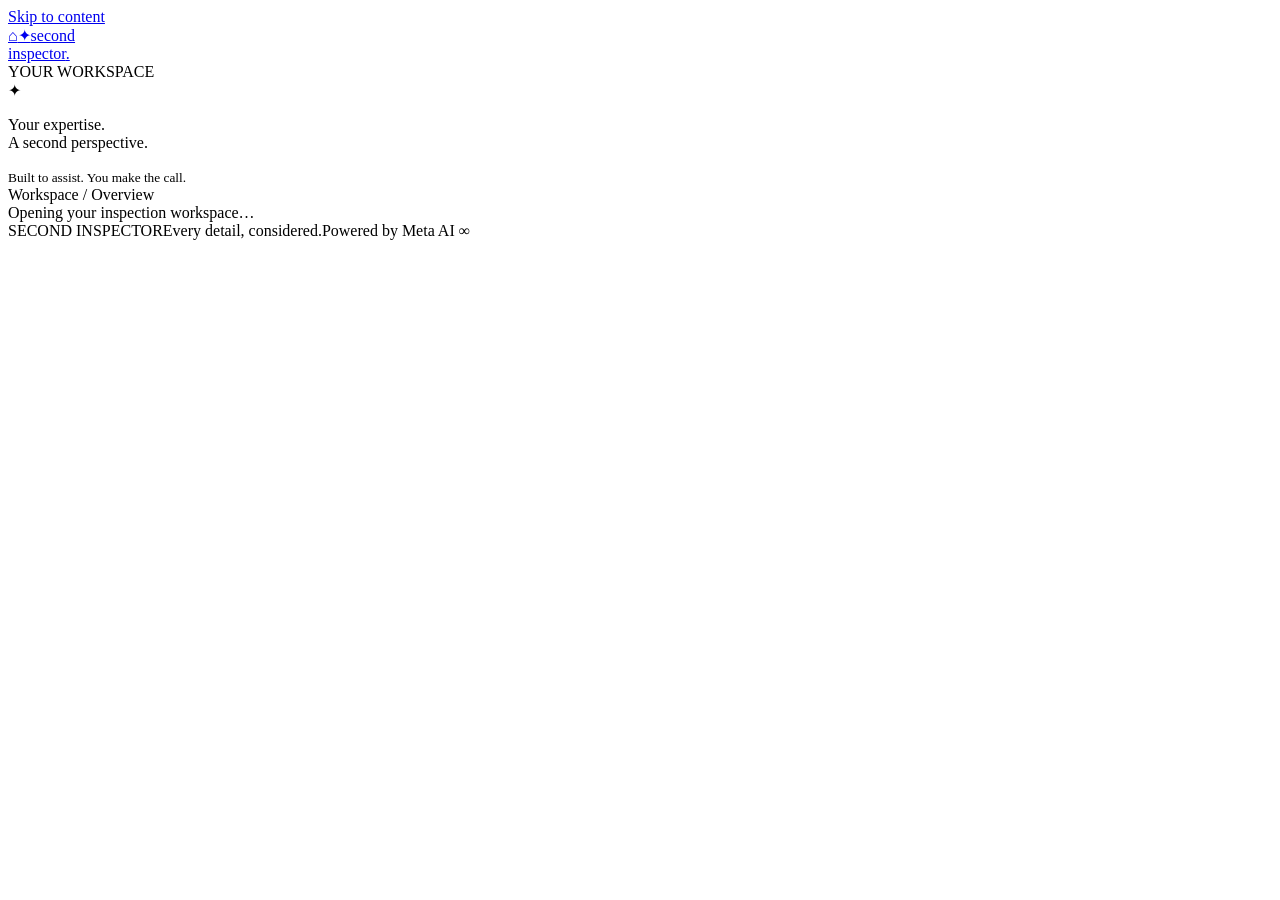
==== web/index.html @ 1b12d6d5 "Add Second Inspector showcase web app and report workflow" ====
<!doctype html>
<html lang="en">
<head>
  <meta charset="utf-8">
  <meta name="viewport" content="width=device-width, initial-scale=1, viewport-fit=cover">
  <meta name="theme-color" content="#203b32">
  <meta name="description" content="A second pair of eyes for every home inspection. Review evidence, catch overlooked details, and sign off with confidence.">
  <title>Second Inspector — Every detail, considered.</title>
  <link rel="stylesheet" href="/styles.css">
  <script src="/app.js" defer></script>
</head>
<body>
  <a class="skip" href="#main">Skip to content</a>
  <aside class="sidebar">
    <a class="brand" href="/" aria-label="Second Inspector home"><span class="brand-mark">⌂<span>✦</span></span><span>second<br>inspector<span class="brand-period">.</span></span></a>
    <div class="workspace-label">YOUR WORKSPACE</div>
    <nav aria-label="Main navigation" id="nav"></nav>
    <div class="sidebar-note"><span class="tiny-star">✦</span><p>Your expertise.<br>A second perspective.</p><small>Built to assist. You make the call.</small></div>
  </aside>
  <div class="shell">
    <header class="topbar"><div class="breadcrumb" id="breadcrumb">Workspace <span>/</span> Overview</div></header>
    <main id="main" tabindex="-1"><div class="initial-loading">Opening your inspection workspace…</div></main>
    <footer class="footer"><span>SECOND INSPECTOR</span><span>Every detail, considered.</span><span>Powered by Meta AI <span class="meta-logo">∞</span></span></footer>
  </div>
  <dialog id="modal" aria-labelledby="modal-title"></dialog>
  <div class="toast" id="toast" role="status" aria-live="polite"></div>
</body>
</html>
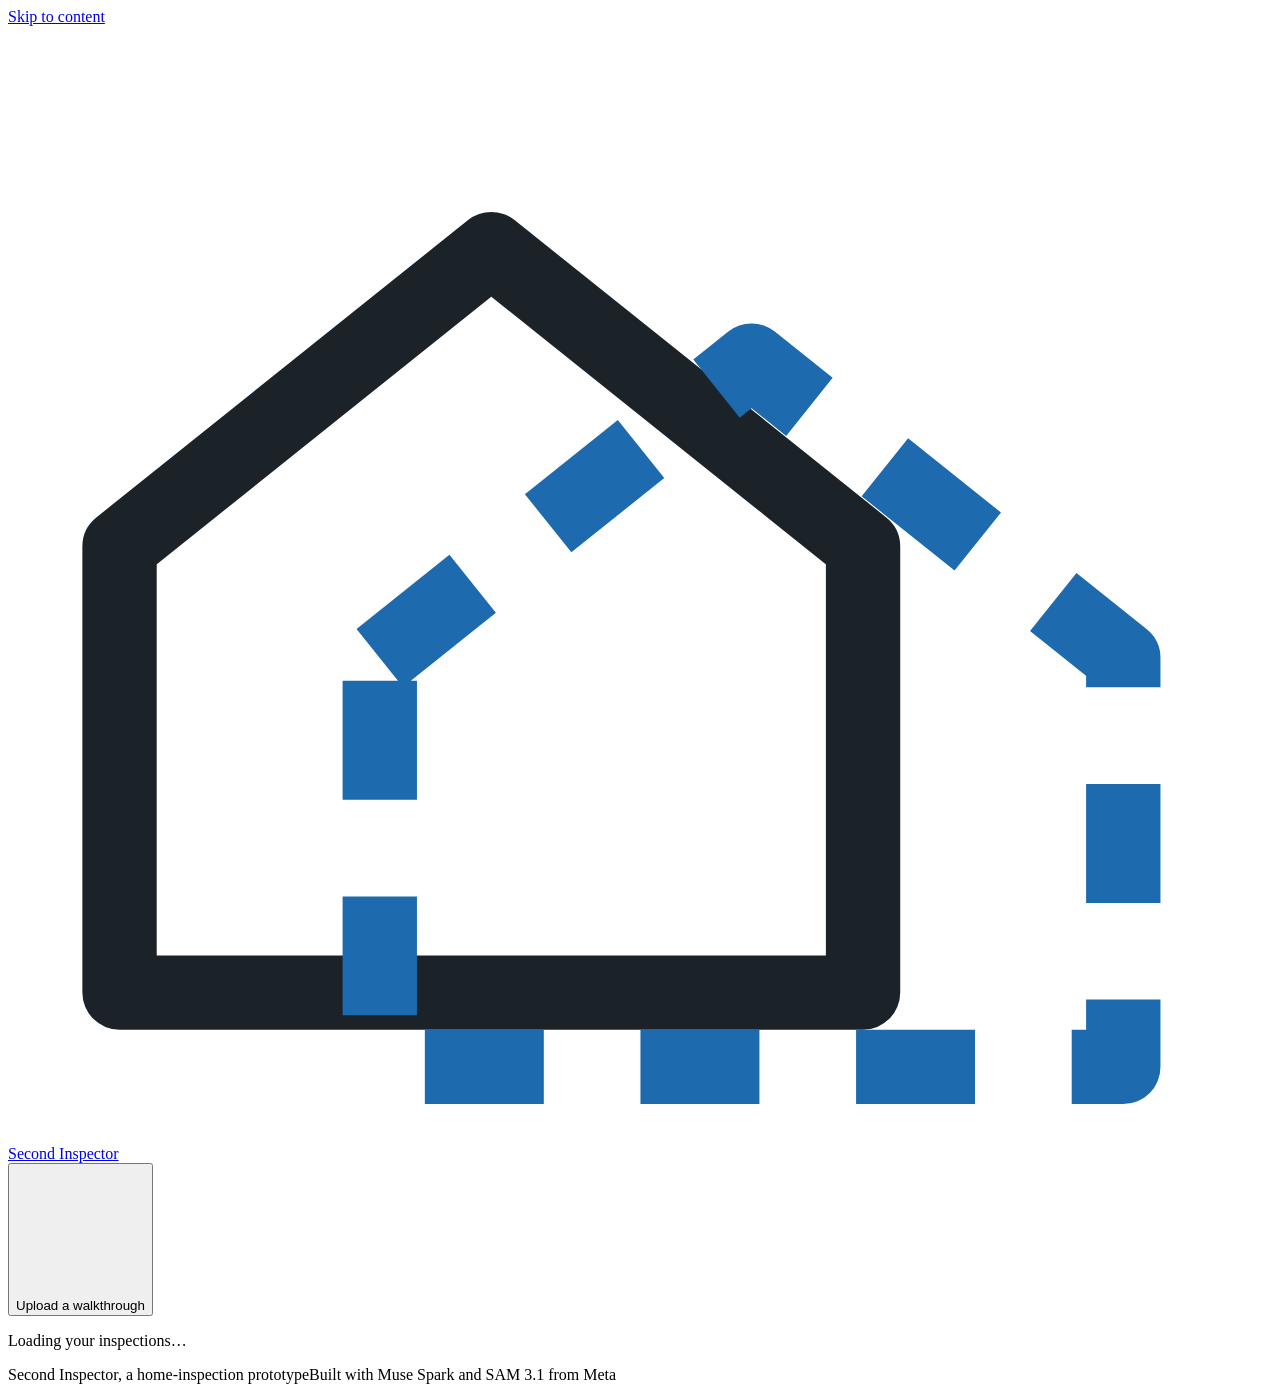
==== commit 3c24baad: "Redesign the app as a one-finding-at-a-time review with a drawing-set visual language" ====
--- a/web/index.html
+++ b/web/index.html
@@ -3,25 +3,23 @@
 <head>
   <meta charset="utf-8">
   <meta name="viewport" content="width=device-width, initial-scale=1, viewport-fit=cover">
-  <meta name="theme-color" content="#203b32">
-  <meta name="description" content="A second pair of eyes for every home inspection. Review evidence, catch overlooked details, and sign off with confidence.">
-  <title>Second Inspector — Every detail, considered.</title>
+  <meta name="theme-color" content="#f3f5f4">
+  <meta name="description" content="Turn a narrated home-inspection walkthrough into a signed report. AI finds each defect in the footage and looks for ones you missed; you decide what goes in.">
+  <title>Second Inspector</title>
+  <link rel="preconnect" href="https://fonts.googleapis.com">
+  <link rel="preconnect" href="https://fonts.gstatic.com" crossorigin>
   <link rel="stylesheet" href="/styles.css">
   <script src="/app.js" defer></script>
 </head>
 <body>
   <a class="skip" href="#main">Skip to content</a>
-  <aside class="sidebar">
-    <a class="brand" href="/" aria-label="Second Inspector home"><span class="brand-mark">⌂<span>✦</span></span><span>second<br>inspector<span class="brand-period">.</span></span></a>
-    <div class="workspace-label">YOUR WORKSPACE</div>
+  <header class="appbar">
+    <a class="brand" href="/" aria-label="Second Inspector home"><svg class="brand-mark" viewBox="0 0 34 30" aria-hidden="true"><path d="M3 14 13 6l10 8v12H3z" fill="none" stroke="#1c2328" stroke-width="2" stroke-linejoin="round"/><path d="m10 17 10-8 10 8v11H10z" fill="none" stroke="#1d6aae" stroke-width="2" stroke-dasharray="3.2 2.6" stroke-linejoin="round"/></svg><span>Second Inspector</span></a>
     <nav aria-label="Main navigation" id="nav"></nav>
-    <div class="sidebar-note"><span class="tiny-star">✦</span><p>Your expertise.<br>A second perspective.</p><small>Built to assist. You make the call.</small></div>
-  </aside>
-  <div class="shell">
-    <header class="topbar"><div class="breadcrumb" id="breadcrumb">Workspace <span>/</span> Overview</div></header>
-    <main id="main" tabindex="-1"><div class="initial-loading">Opening your inspection workspace…</div></main>
-    <footer class="footer"><span>SECOND INSPECTOR</span><span>Every detail, considered.</span><span>Powered by Meta AI <span class="meta-logo">∞</span></span></footer>
-  </div>
+    <button class="primary appbar-cta" data-action="analyze"><svg class="icon" viewBox="0 0 24 24" aria-hidden="true"><path d="M12 5v14 M5 12h14"/></svg><span>Upload a walkthrough</span></button>
+  </header>
+  <main id="main" tabindex="-1"><p class="initial-loading">Loading your inspections…</p></main>
+  <footer class="footer"><span>Second Inspector, a home-inspection prototype</span><span>Built with Muse Spark and SAM 3.1 from Meta</span></footer>
   <dialog id="modal" aria-labelledby="modal-title"></dialog>
   <div class="toast" id="toast" role="status" aria-live="polite"></div>
 </body>
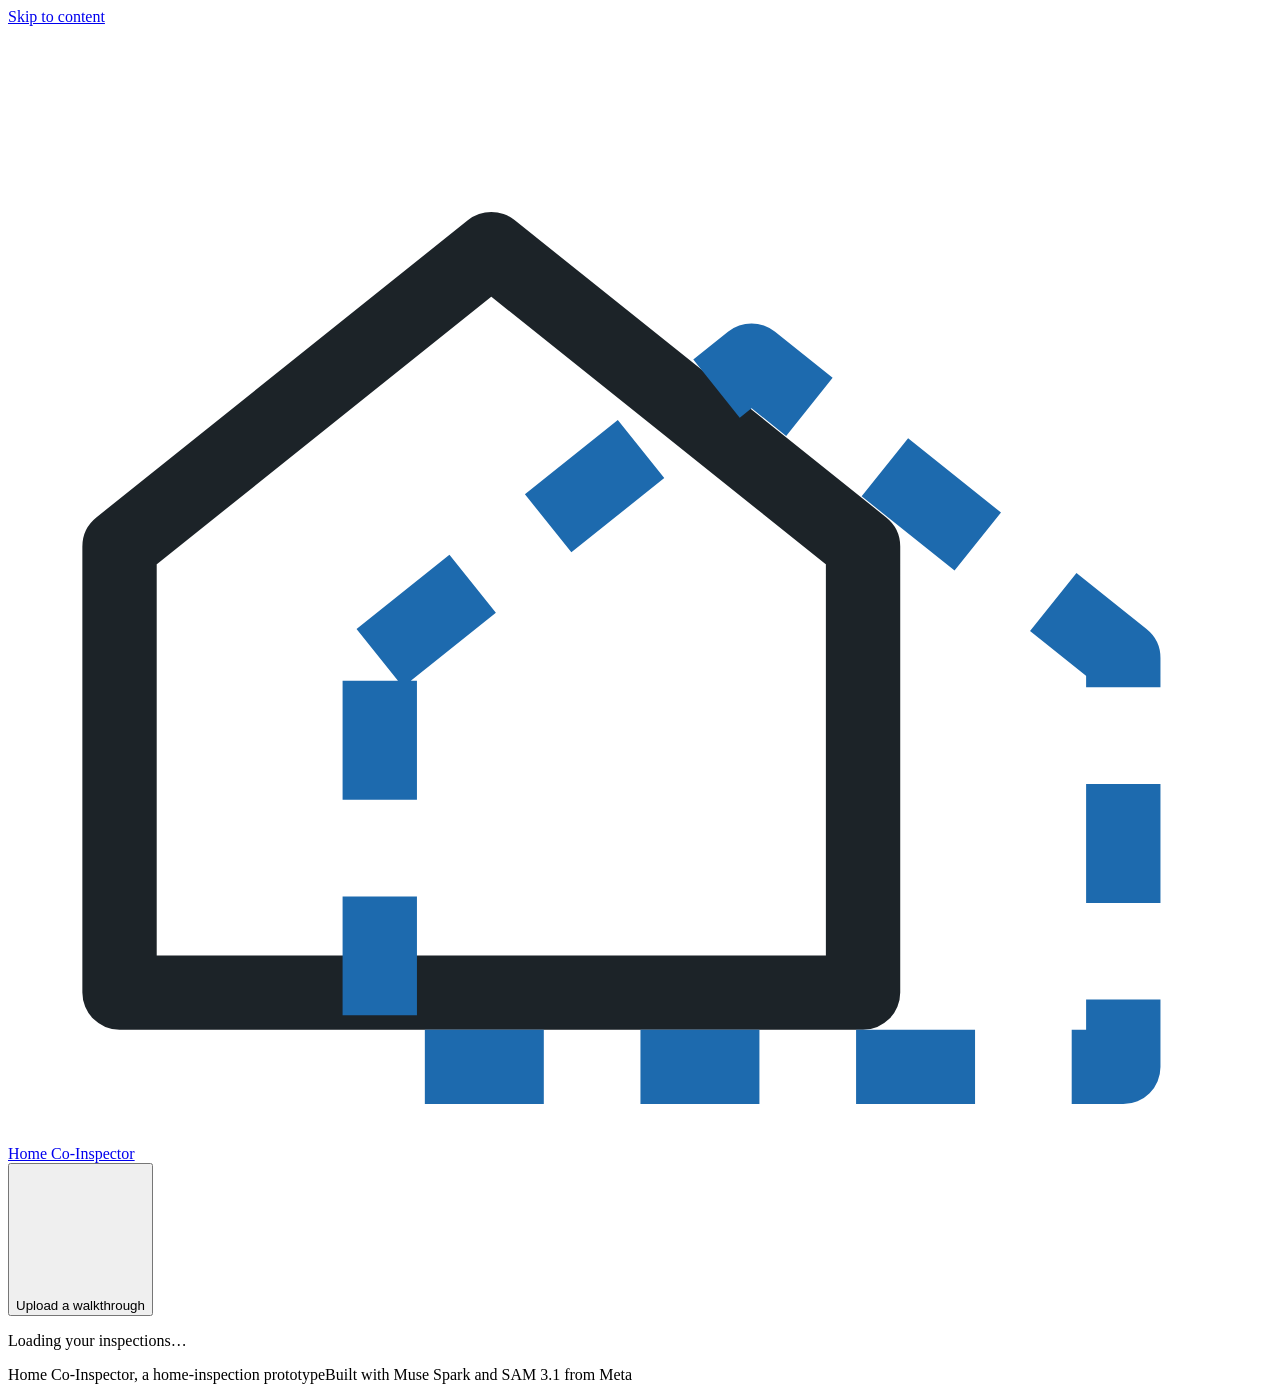
==== commit 80976929: "Add Home Co-Inspector GitHub Pages demo" ====
--- a/web/index.html
+++ b/web/index.html
@@ -5,7 +5,7 @@
   <meta name="viewport" content="width=device-width, initial-scale=1, viewport-fit=cover">
   <meta name="theme-color" content="#f3f5f4">
   <meta name="description" content="Turn a narrated home-inspection walkthrough into a signed report. AI finds each defect in the footage and looks for ones you missed; you decide what goes in.">
-  <title>Second Inspector</title>
+  <title>Home Co-Inspector</title>
   <link rel="preconnect" href="https://fonts.googleapis.com">
   <link rel="preconnect" href="https://fonts.gstatic.com" crossorigin>
   <link rel="stylesheet" href="/styles.css">
@@ -14,12 +14,12 @@
 <body>
   <a class="skip" href="#main">Skip to content</a>
   <header class="appbar">
-    <a class="brand" href="/" aria-label="Second Inspector home"><svg class="brand-mark" viewBox="0 0 34 30" aria-hidden="true"><path d="M3 14 13 6l10 8v12H3z" fill="none" stroke="#1c2328" stroke-width="2" stroke-linejoin="round"/><path d="m10 17 10-8 10 8v11H10z" fill="none" stroke="#1d6aae" stroke-width="2" stroke-dasharray="3.2 2.6" stroke-linejoin="round"/></svg><span>Second Inspector</span></a>
+    <a class="brand" href="/" aria-label="Home Co-Inspector home"><svg class="brand-mark" viewBox="0 0 34 30" aria-hidden="true"><path d="M3 14 13 6l10 8v12H3z" fill="none" stroke="#1c2328" stroke-width="2" stroke-linejoin="round"/><path d="m10 17 10-8 10 8v11H10z" fill="none" stroke="#1d6aae" stroke-width="2" stroke-dasharray="3.2 2.6" stroke-linejoin="round"/></svg><span>Home Co-Inspector</span></a>
     <nav aria-label="Main navigation" id="nav"></nav>
     <button class="primary appbar-cta" data-action="analyze"><svg class="icon" viewBox="0 0 24 24" aria-hidden="true"><path d="M12 5v14 M5 12h14"/></svg><span>Upload a walkthrough</span></button>
   </header>
   <main id="main" tabindex="-1"><p class="initial-loading">Loading your inspections…</p></main>
-  <footer class="footer"><span>Second Inspector, a home-inspection prototype</span><span>Built with Muse Spark and SAM 3.1 from Meta</span></footer>
+  <footer class="footer"><span>Home Co-Inspector, a home-inspection prototype</span><span>Built with Muse Spark and SAM 3.1 from Meta</span></footer>
   <dialog id="modal" aria-labelledby="modal-title"></dialog>
   <div class="toast" id="toast" role="status" aria-live="polite"></div>
 </body>
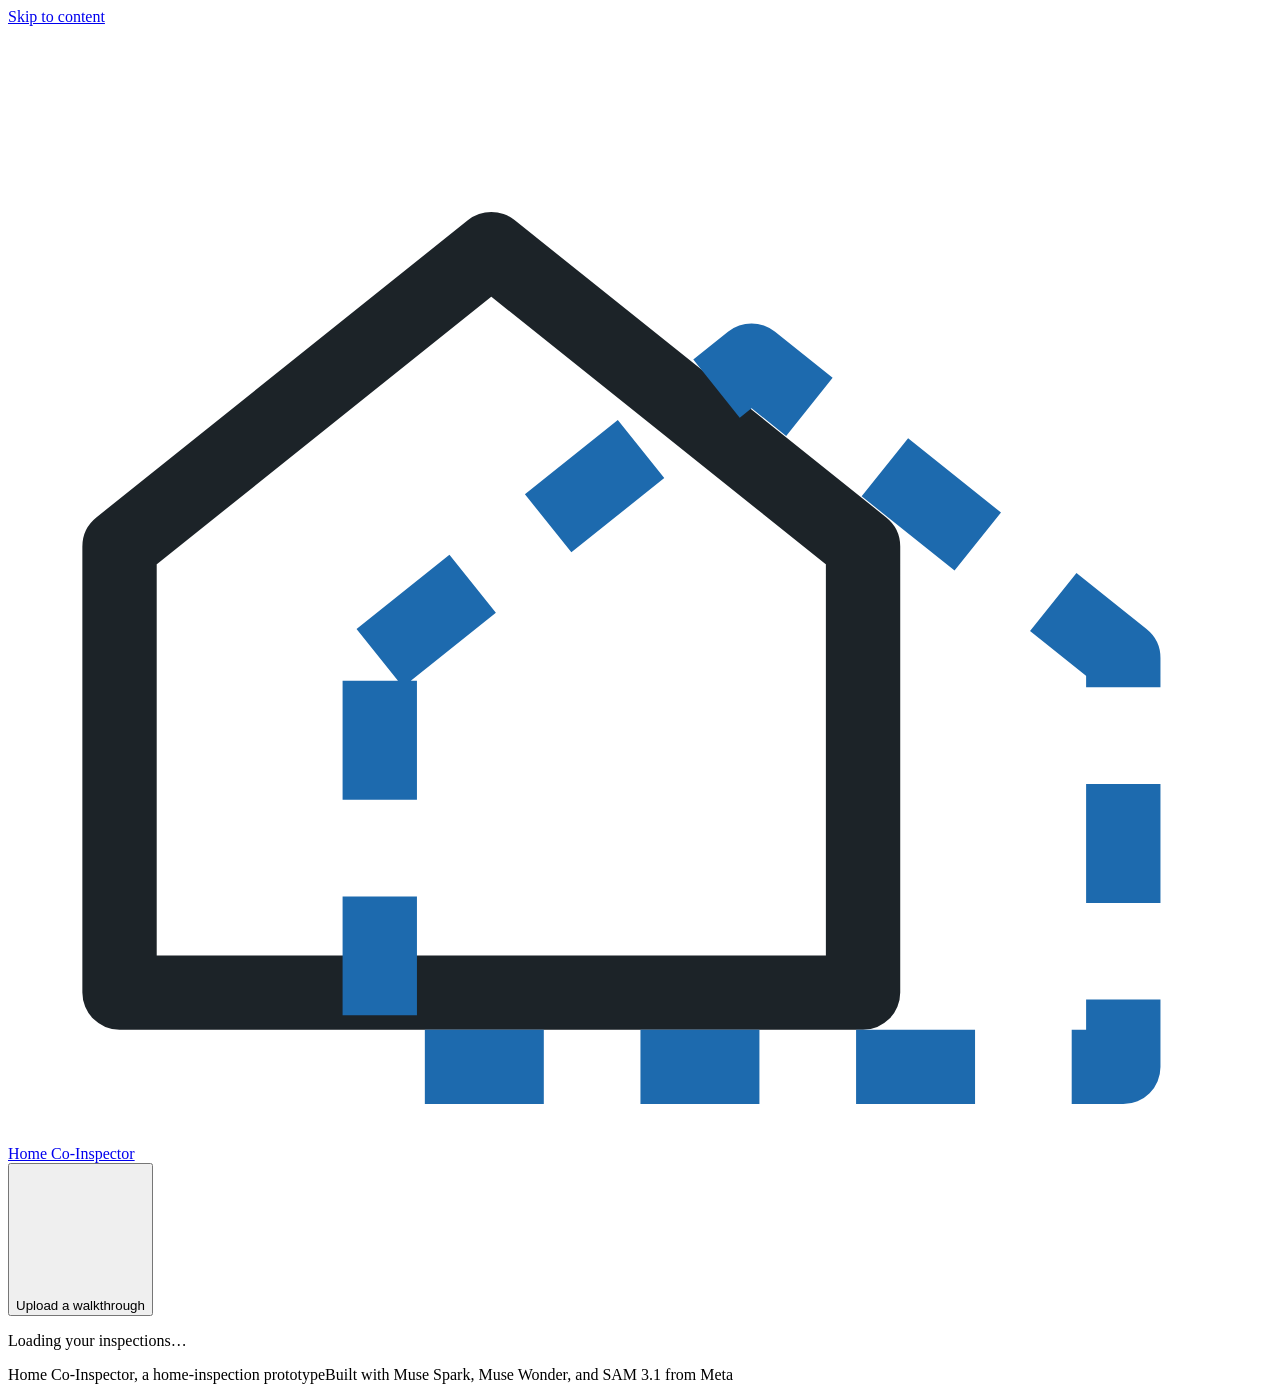
==== commit e62d6ab7: "Use Muse Wonder for independent inspection review" ====
--- a/web/index.html
+++ b/web/index.html
@@ -19,7 +19,7 @@
     <button class="primary appbar-cta" data-action="analyze"><svg class="icon" viewBox="0 0 24 24" aria-hidden="true"><path d="M12 5v14 M5 12h14"/></svg><span>Upload a walkthrough</span></button>
   </header>
   <main id="main" tabindex="-1"><p class="initial-loading">Loading your inspections…</p></main>
-  <footer class="footer"><span>Home Co-Inspector, a home-inspection prototype</span><span>Built with Muse Spark and SAM 3.1 from Meta</span></footer>
+  <footer class="footer"><span>Home Co-Inspector, a home-inspection prototype</span><span>Built with Muse Spark, Muse Wonder, and SAM 3.1 from Meta</span></footer>
   <dialog id="modal" aria-labelledby="modal-title"></dialog>
   <div class="toast" id="toast" role="status" aria-live="polite"></div>
 </body>
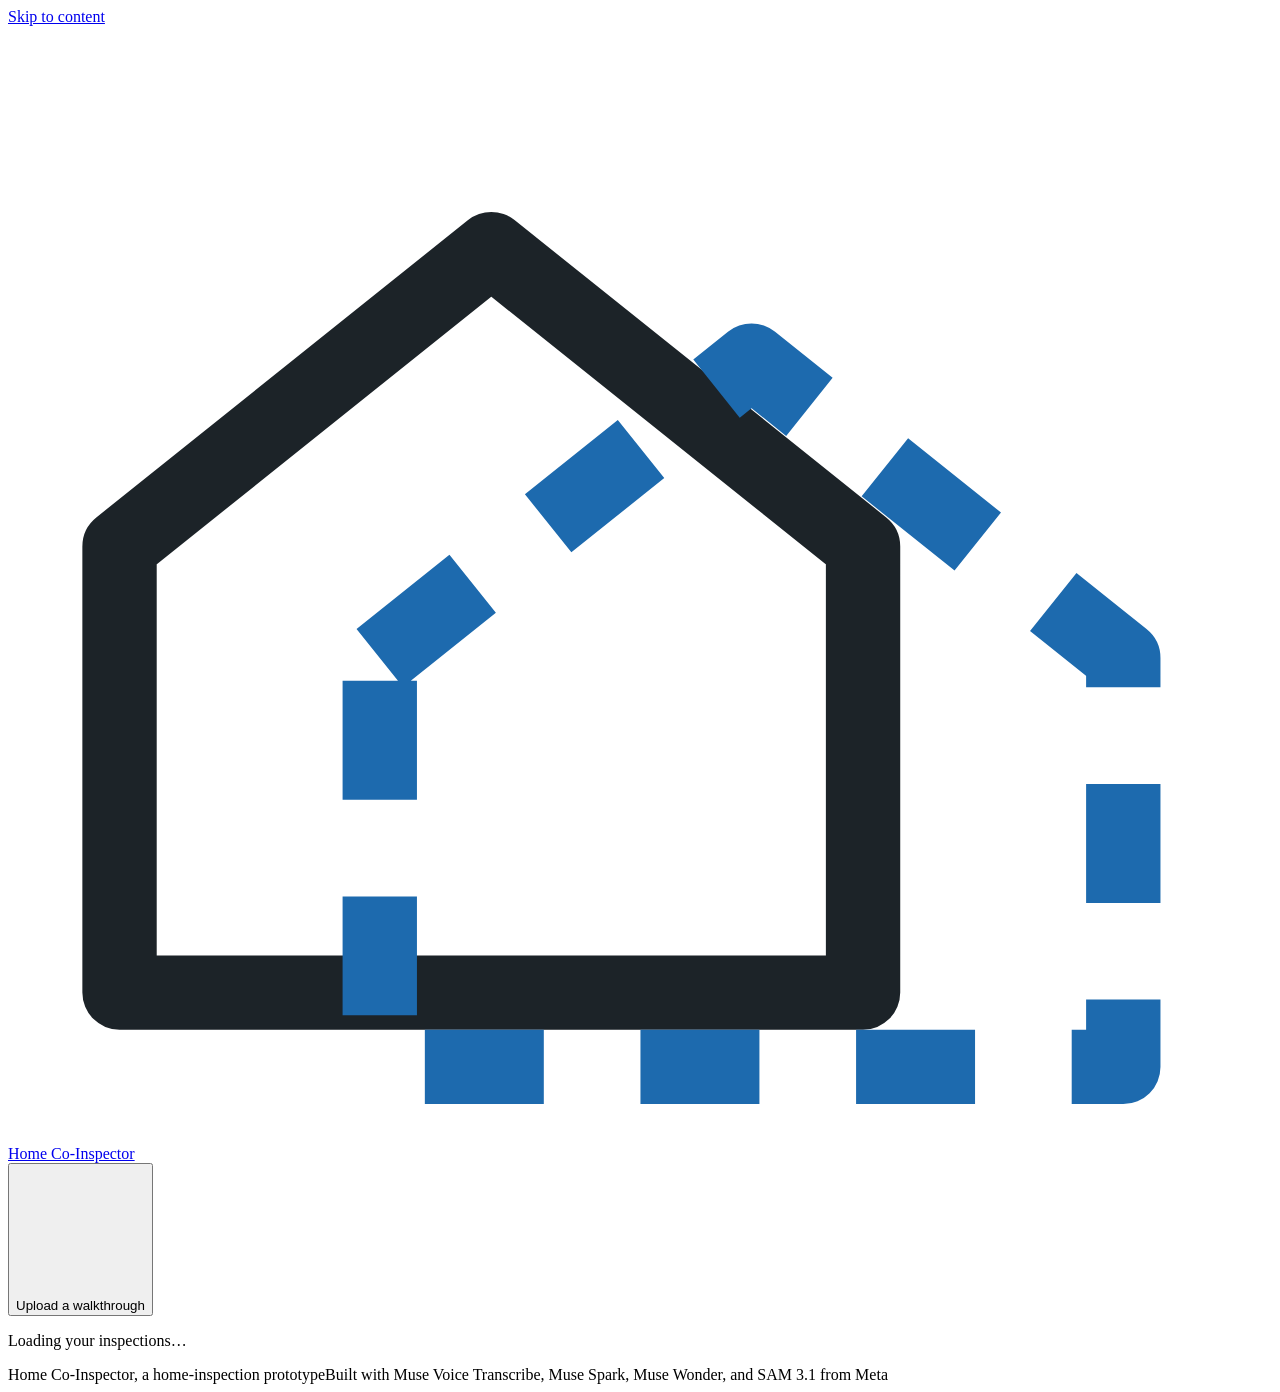
==== commit 4f7b3f80: "Include Muse Voice Transcribe in product workflow" ====
--- a/web/index.html
+++ b/web/index.html
@@ -19,7 +19,7 @@
     <button class="primary appbar-cta" data-action="analyze"><svg class="icon" viewBox="0 0 24 24" aria-hidden="true"><path d="M12 5v14 M5 12h14"/></svg><span>Upload a walkthrough</span></button>
   </header>
   <main id="main" tabindex="-1"><p class="initial-loading">Loading your inspections…</p></main>
-  <footer class="footer"><span>Home Co-Inspector, a home-inspection prototype</span><span>Built with Muse Spark, Muse Wonder, and SAM 3.1 from Meta</span></footer>
+  <footer class="footer"><span>Home Co-Inspector, a home-inspection prototype</span><span>Built with Muse Voice Transcribe, Muse Spark, Muse Wonder, and SAM 3.1 from Meta</span></footer>
   <dialog id="modal" aria-labelledby="modal-title"></dialog>
   <div class="toast" id="toast" role="status" aria-live="polite"></div>
 </body>
